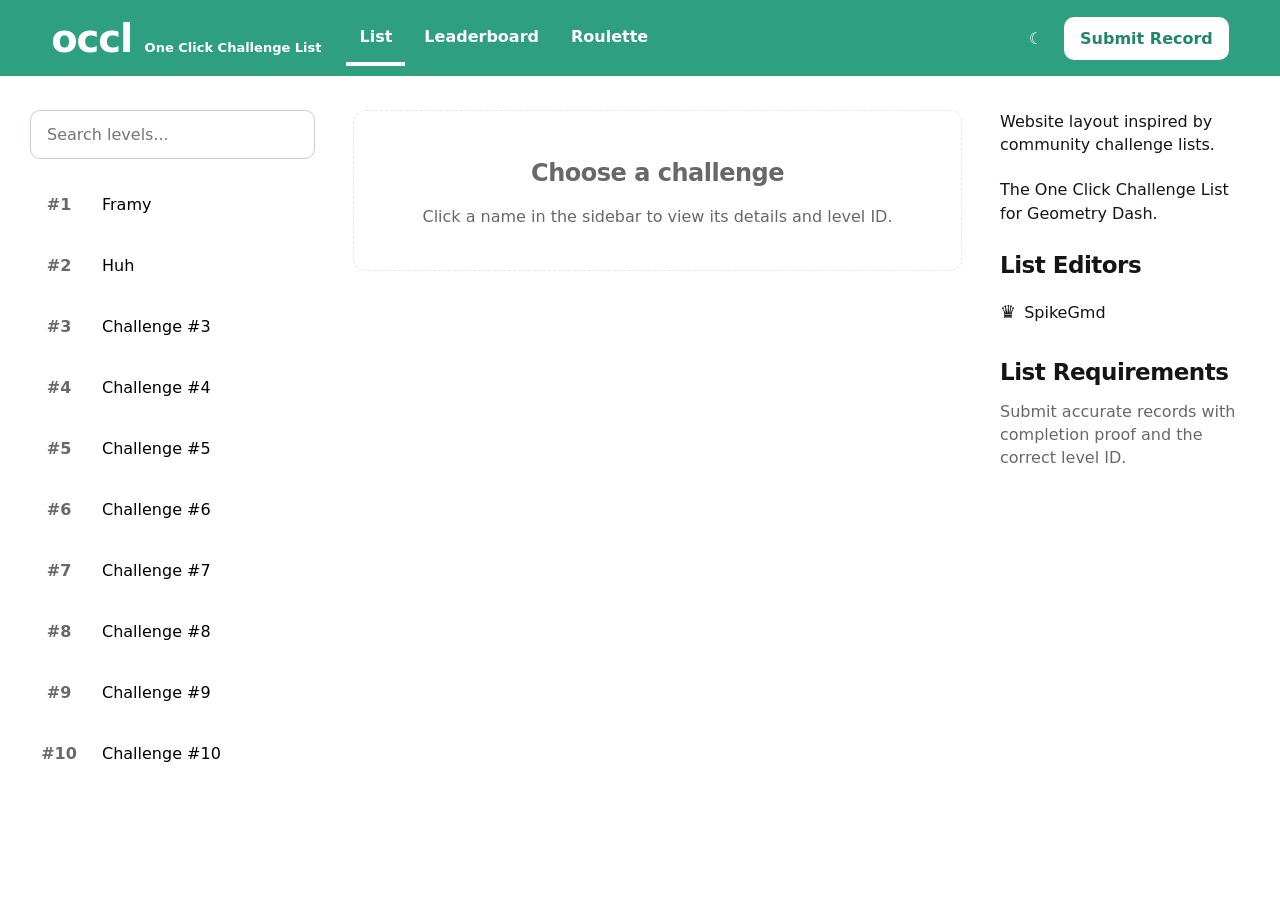
==== index.html @ 3b41019a "Add files via upload" ====
<!doctype html>
<html lang="en">
<head>
<meta charset="utf-8"><meta name="viewport" content="width=device-width,initial-scale=1">
<meta name="theme-color" content="#2e9f80"><title>OCCL — One Click Challenge List</title>
<style>
:root{--green:#2e9f80;--bg:#fff;--panel:#fff;--text:#151515;--muted:#686868;--line:#e4e7e6;--soft:#f3f7f5}
*{box-sizing:border-box}body{margin:0;background:var(--bg);color:var(--text);font-family:system-ui,-apple-system,"Segoe UI",sans-serif}
header{min-height:76px;background:var(--green);color:#fff;display:flex;align-items:center;gap:25px;padding:10px clamp(14px,4vw,55px);position:sticky;top:0;z-index:5}
.brand{font-size:clamp(27px,3vw,39px);font-weight:900;white-space:nowrap;letter-spacing:-1px}.brand small{font-size:13px;letter-spacing:0;font-weight:600}
nav{display:flex;align-items:stretch;gap:6px;flex:1;align-self:stretch}nav button,.iconbtn{border:0;background:transparent;color:white;font:inherit;cursor:pointer;padding:10px 13px}nav button{border-bottom:4px solid transparent;font-weight:650}nav button.active{border-bottom-color:white}.actions{display:flex;align-items:center;gap:8px}.submit{background:white;color:#21866b;border:0;border-radius:10px;padding:12px 16px;font:inherit;font-weight:750;cursor:pointer;white-space:nowrap}
.layout{display:grid;grid-template-columns:minmax(220px,285px) minmax(0,1fr) minmax(185px,250px);gap:clamp(18px,3vw,40px);max-width:1600px;margin:auto;padding:34px clamp(14px,2.5vw,30px)}
.search{width:100%;font:inherit;padding:14px 16px;border:1px solid #c9cfcc;border-radius:10px;margin-bottom:16px}.level-list{display:flex;flex-direction:column;gap:3px}.level{display:grid;grid-template-columns:42px 1fr;gap:10px;align-items:center;text-align:left;background:transparent;border:0;border-radius:9px;padding:8px 8px;min-height:58px;font:inherit;cursor:pointer}.rank{text-align:center;font-weight:750;color:var(--muted)}.level-name{padding:10px 12px;border-radius:8px;overflow-wrap:anywhere}.level:hover{background:var(--soft)}.level.selected .level-name{background:var(--green);color:white}.level.selected .rank{color:var(--text)}
h1{font-size:clamp(32px,4vw,51px);line-height:1.08;letter-spacing:-1.5px;text-transform:uppercase;margin:0 0 24px}h2{letter-spacing:-.5px}.meta{display:grid;grid-template-columns:115px 1fr;gap:8px 12px;margin-bottom:25px}.meta b{font-weight:850}.preview{height:235px;background:linear-gradient(135deg,#111,#1c1c1c 65%,#164c3d);color:#fff;display:flex;flex-direction:column;align-items:center;justify-content:center;text-align:center;margin:0 0 22px;padding:20px;border-radius:4px}.preview .play{font-size:36px}.preview h2{margin:7px 0}.preview p{color:#ddd;margin:0}.stats{display:grid;grid-template-columns:repeat(4,minmax(0,1fr));gap:5px;text-align:center;margin:20px 0}.stat{padding:8px 3px}.stat b{display:block;font-size:13px;margin-bottom:8px}.stat span{overflow-wrap:anywhere}.section-title{font-size:29px;margin:22px 0 14px}.records{border-collapse:collapse;width:100%}.records th,.records td{text-align:left;padding:11px 7px;border-bottom:1px solid var(--line)}.records th{font-size:12px;color:var(--muted)}aside{line-height:1.45}aside p{margin:0 0 22px}aside h2{font-size:23px;margin:24px 0 10px}.editor{padding:7px 0}.crown{font-size:18px;margin-right:8px}.muted{color:var(--muted)}.empty{border:1px dashed var(--line);border-radius:12px;padding:28px;text-align:center;color:var(--muted)}.toggle{display:none}
.modal-bg{display:none;position:fixed;inset:0;background:#0008;z-index:10;align-items:center;justify-content:center;padding:18px}.modal-bg.open{display:flex}.modal{background:var(--panel);color:var(--text);border-radius:15px;padding:22px;width:min(440px,100%)}.modal input,.modal select{display:block;width:100%;padding:11px;margin:6px 0 13px;border:1px solid var(--line);border-radius:8px;font:inherit}.modal button{padding:10px 14px;border-radius:8px;border:0;cursor:pointer}.green{background:var(--green);color:white}.notice{display:none;margin-top:12px;color:#17694e}.notice.show{display:block}
body.dark{--bg:#101714;--panel:#17201c;--text:#f2f7f4;--muted:#a9b8b0;--line:#303d36;--soft:#202b25}body.dark .search,body.dark .modal input,body.dark .modal select{background:var(--panel);color:var(--text);border-color:var(--line)}
@media(max-width:1000px){.layout{grid-template-columns:235px minmax(0,1fr)}aside{display:none}}
@media(max-width:650px){header{flex-wrap:wrap;gap:6px;padding:9px 12px}.brand{font-size:28px}.brand small{font-size:11px}nav{order:3;flex-basis:100%;height:40px;overflow:auto}nav button{font-size:14px;padding:7px 11px}.submit{font-size:12px;padding:10px}.layout{display:block;padding:17px 13px}.toggle{display:block;background:var(--soft);color:var(--text);border:1px solid var(--line);padding:10px 12px;border-radius:8px;font:inherit;font-weight:700;margin-bottom:12px}.sidebar.collapsed .search,.sidebar.collapsed .level-list{display:none} .sidebar{margin-bottom:23px}h1{font-size:35px;margin-bottom:18px}.meta{grid-template-columns:100px 1fr;font-size:14px;gap:7px}.preview{height:200px}.stats{grid-template-columns:repeat(2,minmax(0,1fr));border:1px solid var(--line);border-radius:9px}.stat:nth-child(odd){border-right:1px solid var(--line)}.stat:nth-child(-n+2){border-bottom:1px solid var(--line)}}
</style></head>
<body>
<header><div class="brand">occl <small>One Click Challenge List</small></div>
<nav><button class="active" data-tab="list">List</button><button data-tab="leaderboard">Leaderboard</button><button data-tab="roulette">Roulette</button></nav>
<div class="actions"><button class="iconbtn" id="theme" title="Toggle dark mode">☾</button><button class="submit" id="submit">Submit Record</button></div></header>
<div class="layout">
<section class="sidebar" id="sidebar"><button class="toggle" id="toggle">☰ Browse challenges</button><input class="search" id="search" placeholder="Search levels..." aria-label="Search levels"><div class="level-list" id="levelList"></div></section>
<main id="main"><div class="empty"><h2>Choose a challenge</h2><p>Click a name in the sidebar to view its details and level ID.</p></div></main>
<aside><p>Website layout inspired by community challenge lists.</p><p>The One Click Challenge List for Geometry Dash.</p><h2>List Editors</h2><div class="editor"><span class="crown">♛</span>SpikeGmd</div><h2>List Requirements</h2><p class="muted">Submit accurate records with completion proof and the correct level ID.</p></aside>
</div>
<div class="modal-bg" id="modalBg"><div class="modal"><h2>Submit a Record</h2><p class="muted">Demo form — submissions are not saved online yet.</p><form id="form"><label>Player name<input required placeholder="Geometry Dash username"></label><label>Challenge<select id="challenge"></select></label><label>Completion %<input type="number" min="1" max="100" value="100" required></label><label>Proof link (optional)<input type="url" placeholder="https://..."></label><div class="notice" id="notice">Submission details prepared. A backend is needed to save records permanently.</div><p style="text-align:right"><button type="button" id="cancel">Cancel</button> <button class="green">Prepare submission</button></p></form></div></div>
<script>
const levels=[
{rank:1,name:"Framy",id:"151375701",creator:"Unknown",verifier:"Unknown",publisher:"OCCL Community",points:250,records:[]},
{rank:2,name:"Huh",id:"151376807",creator:"Unknown",verifier:"Unknown",publisher:"OCCL Community",points:240,records:[]},
{rank:3,name:"Challenge #3",id:"",creator:"Community",verifier:"—",publisher:"—",points:230,records:[]},
{rank:4,name:"Challenge #4",id:"",creator:"Community",verifier:"—",publisher:"—",points:220,records:[]},
{rank:5,name:"Challenge #5",id:"",creator:"Community",verifier:"—",publisher:"—",points:210,records:[]},
{rank:6,name:"Challenge #6",id:"",creator:"Community",verifier:"—",publisher:"—",points:200,records:[]},
{rank:7,name:"Challenge #7",id:"",creator:"Community",verifier:"—",publisher:"—",points:190,records:[]},
{rank:8,name:"Challenge #8",id:"",creator:"Community",verifier:"—",publisher:"—",points:180,records:[]},
{rank:9,name:"Challenge #9",id:"",creator:"Community",verifier:"—",publisher:"—",points:170,records:[]},
{rank:10,name:"Challenge #10",id:"",creator:"Community",verifier:"—",publisher:"—",points:160,records:[]}
];
let selected=null,tab="list";const $=id=>document.getElementById(id);
function esc(s){return String(s).replace(/[&<>"']/g,c=>({"&":"&amp;","<":"&lt;",">":"&gt;",'"':"&quot;","'":"&#39;"}[c]));}
function list(){const q=$("search").value.toLowerCase().trim();$("levelList").innerHTML="";levels.filter(l=>l.name.toLowerCase().includes(q)||String(l.rank).includes(q)||l.id.includes(q)).forEach(l=>{const b=document.createElement("button");b.className="level"+(selected===l.rank?" selected":"");b.innerHTML=`<span class="rank">#${l.rank}</span><span class="level-name">${esc(l.name)}</span>`;b.onclick=()=>{selected=l.rank;tab="list";document.querySelectorAll("nav button").forEach(x=>x.classList.toggle("active",x.dataset.tab==="list"));list();main();if(innerWidth<=650)$("sidebar").classList.add("collapsed")};$("levelList").appendChild(b)});}
function main(){if(tab==="leaderboard"){$("main").innerHTML='<h1>Leaderboard</h1><p>Players will appear here as verified records are added.</p><div class="empty">No verified players yet.</div>';return}
if(tab==="roulette"){$("main").innerHTML='<h1>Roulette</h1><p>Pick a random challenge.</p><div class="preview"><div class="play">🎲</div><h2 id="spinName">Ready?</h2><p id="spinId">Tap spin to choose</p></div><button class="submit" id="spin" style="background:var(--green);color:white">Spin</button>'; $("spin").onclick=()=>{const l=levels[Math.floor(Math.random()*levels.length)];$("spinName").textContent="#"+l.rank+" "+l.name;$("spinId").textContent=l.id?"ID: "+l.id:"ID not added yet";};return}
if(selected===null){$("main").innerHTML='<div class="empty"><h2>Choose a challenge</h2><p>Click a name in the sidebar to view its details and level ID.</p></div>';return}
const l=levels.find(x=>x.rank===selected);$("main").innerHTML=`<h1>${esc(l.name)}</h1><div class="meta"><b>CREATOR</b><span>${esc(l.creator)}</span><b>VERIFIER</b><span>${esc(l.verifier)}</span><b>PUBLISHER</b><span>${esc(l.publisher)}</span></div><div class="preview"><div class="play">▶</div><h2>${esc(l.name)}</h2><p>Geometry Dash One Click Challenge</p></div><div class="stats"><div class="stat"><b>POINTS WHEN COMPLETED</b><span>${l.points}</span></div><div class="stat"><b>ID</b><span>${l.id||"Not added"}</span></div><div class="stat"><b>FPS</b><span>Any</span></div><div class="stat"><b>METHOD</b><span>One click</span></div></div><h2 class="section-title">Records</h2><p><b>100% or better to qualify</b></p><p><b>Device:</b> All.</p><table class="records"><thead><tr><th>COMPLETION</th><th>PLAYER</th><th>METHOD</th></tr></thead><tbody>${l.records.length?l.records.map(r=>`<tr><td>${esc(r.percent)}</td><td>${esc(r.player)}</td><td>${esc(r.method)}</td></tr>`).join(""):'<tr><td colspan="3">No records added yet. Be the first!</td></tr>'}</tbody></table>`}
document.querySelectorAll("nav button").forEach(b=>b.onclick=()=>{tab=b.dataset.tab;document.querySelectorAll("nav button").forEach(x=>x.classList.toggle("active",x===b));main()});
$("search").oninput=list;$("theme").onclick=()=>{document.body.classList.toggle("dark");$("theme").textContent=document.body.classList.contains("dark")?"☀":"☾"};$("toggle").onclick=()=>$("sidebar").classList.toggle("collapsed");
$("submit").onclick=()=>{$("modalBg").classList.add("open");$("notice").classList.remove("show")};$("cancel").onclick=()=>$("modalBg").classList.remove("open");$("modalBg").onclick=e=>{if(e.target===$("modalBg"))$("modalBg").classList.remove("open")};
$("form").onsubmit=e=>{e.preventDefault();$("notice").classList.add("show")};$("challenge").innerHTML=levels.map(l=>`<option value="${l.rank}">#${l.rank} — ${esc(l.name)}</option>`).join("");
list();main();
</script></body></html>
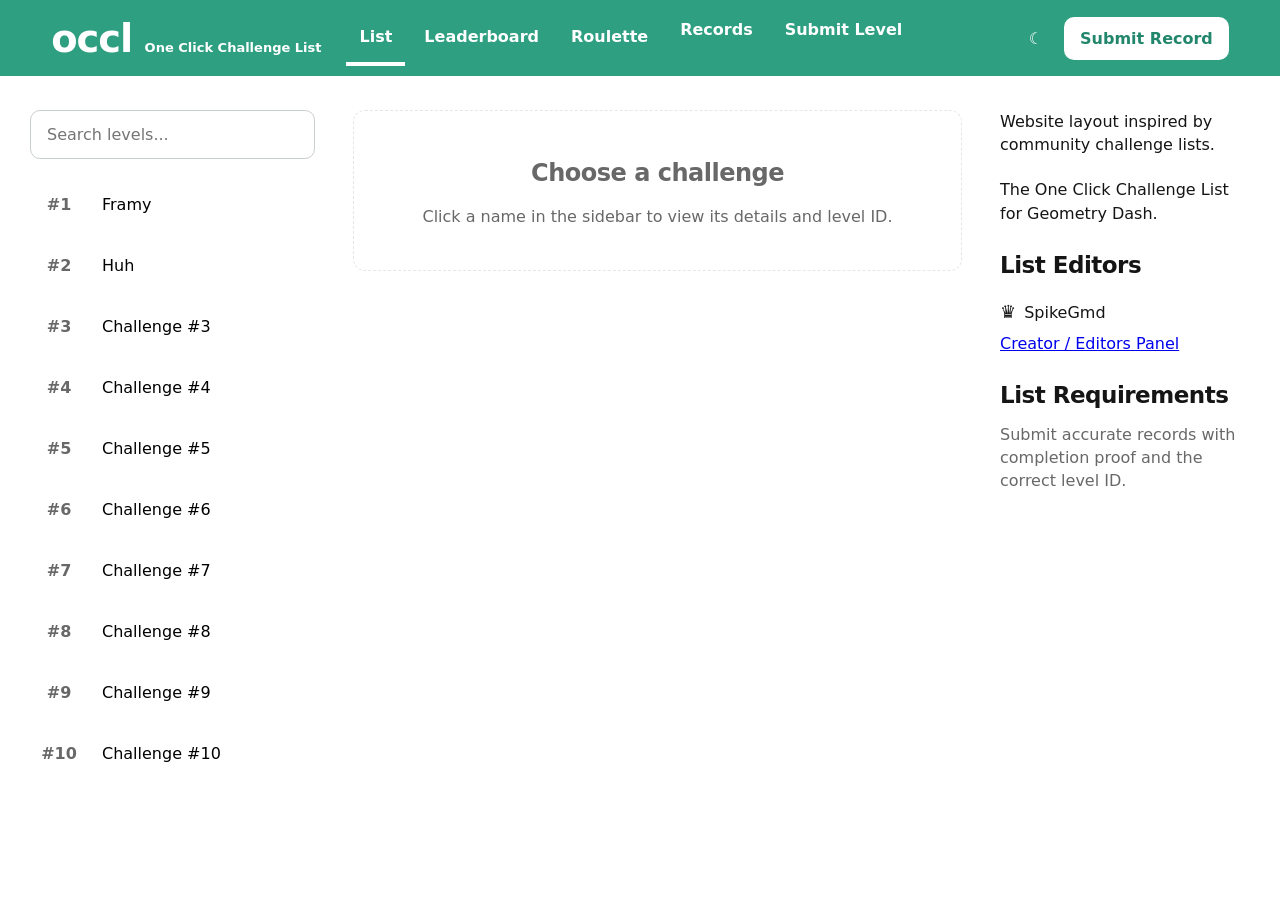
==== commit 37dfa19f: "Add files via upload" ====
--- a/index.html
+++ b/index.html
@@ -19,18 +19,18 @@
 </style></head>
 <body>
 <header><div class="brand">occl <small>One Click Challenge List</small></div>
-<nav><button class="active" data-tab="list">List</button><button data-tab="leaderboard">Leaderboard</button><button data-tab="roulette">Roulette</button></nav>
-<div class="actions"><button class="iconbtn" id="theme" title="Toggle dark mode">☾</button><button class="submit" id="submit">Submit Record</button></div></header>
+<nav><button class="active" data-tab="list">List</button><button data-tab="leaderboard">Leaderboard</button><button data-tab="roulette">Roulette</button><a href="records.html" style="color:white;text-decoration:none;padding:10px 13px;font-weight:650">Records</a><a href="submit-level.html" style="color:white;text-decoration:none;padding:10px 13px;font-weight:650">Submit Level</a></nav>
+<div class="actions"><button class="iconbtn" id="theme" title="Toggle dark mode">☾</button><a class="submit" href="submit-record.html" style="text-decoration:none">Submit Record</a></div></header>
 <div class="layout">
 <section class="sidebar" id="sidebar"><button class="toggle" id="toggle">☰ Browse challenges</button><input class="search" id="search" placeholder="Search levels..." aria-label="Search levels"><div class="level-list" id="levelList"></div></section>
 <main id="main"><div class="empty"><h2>Choose a challenge</h2><p>Click a name in the sidebar to view its details and level ID.</p></div></main>
-<aside><p>Website layout inspired by community challenge lists.</p><p>The One Click Challenge List for Geometry Dash.</p><h2>List Editors</h2><div class="editor"><span class="crown">♛</span>SpikeGmd</div><h2>List Requirements</h2><p class="muted">Submit accurate records with completion proof and the correct level ID.</p></aside>
+<aside><p>Website layout inspired by community challenge lists.</p><p>The One Click Challenge List for Geometry Dash.</p><h2>List Editors</h2><div class="editor"><span class="crown">♛</span>SpikeGmd</div><p><a href="editors.html">Creator / Editors Panel</a></p><h2>List Requirements</h2><p class="muted">Submit accurate records with completion proof and the correct level ID.</p></aside>
 </div>
 <div class="modal-bg" id="modalBg"><div class="modal"><h2>Submit a Record</h2><p class="muted">Demo form — submissions are not saved online yet.</p><form id="form"><label>Player name<input required placeholder="Geometry Dash username"></label><label>Challenge<select id="challenge"></select></label><label>Completion %<input type="number" min="1" max="100" value="100" required></label><label>Proof link (optional)<input type="url" placeholder="https://..."></label><div class="notice" id="notice">Submission details prepared. A backend is needed to save records permanently.</div><p style="text-align:right"><button type="button" id="cancel">Cancel</button> <button class="green">Prepare submission</button></p></form></div></div>
 <script>
 const levels=[
-{rank:1,name:"Framy",id:"151375701",creator:"Unknown",verifier:"Unknown",publisher:"OCCL Community",points:250,records:[]},
-{rank:2,name:"Huh",id:"151376807",creator:"Unknown",verifier:"Unknown",publisher:"OCCL Community",points:240,records:[]},
+{rank:1,name:"Framy",id:"151375701",creator:"Unknown",verifier:"Unknown",publisher:"SpikeGmd",video:"https://youtu.be/5uokMmJyj-U?si=JVyTy18EdFOVf2sX",points:250,records:[]},
+{rank:2,name:"Huh",id:"151376807",creator:"Unknown",verifier:"Unknown",publisher:"SpikeGmd",video:"https://youtu.be/qgh46Oj2P5g?si=lEru2ok7JtI6M_XT",points:240,records:[]},
 {rank:3,name:"Challenge #3",id:"",creator:"Community",verifier:"—",publisher:"—",points:230,records:[]},
 {rank:4,name:"Challenge #4",id:"",creator:"Community",verifier:"—",publisher:"—",points:220,records:[]},
 {rank:5,name:"Challenge #5",id:"",creator:"Community",verifier:"—",publisher:"—",points:210,records:[]},
@@ -46,10 +46,10 @@
 function main(){if(tab==="leaderboard"){$("main").innerHTML='<h1>Leaderboard</h1><p>Players will appear here as verified records are added.</p><div class="empty">No verified players yet.</div>';return}
 if(tab==="roulette"){$("main").innerHTML='<h1>Roulette</h1><p>Pick a random challenge.</p><div class="preview"><div class="play">🎲</div><h2 id="spinName">Ready?</h2><p id="spinId">Tap spin to choose</p></div><button class="submit" id="spin" style="background:var(--green);color:white">Spin</button>'; $("spin").onclick=()=>{const l=levels[Math.floor(Math.random()*levels.length)];$("spinName").textContent="#"+l.rank+" "+l.name;$("spinId").textContent=l.id?"ID: "+l.id:"ID not added yet";};return}
 if(selected===null){$("main").innerHTML='<div class="empty"><h2>Choose a challenge</h2><p>Click a name in the sidebar to view its details and level ID.</p></div>';return}
-const l=levels.find(x=>x.rank===selected);$("main").innerHTML=`<h1>${esc(l.name)}</h1><div class="meta"><b>CREATOR</b><span>${esc(l.creator)}</span><b>VERIFIER</b><span>${esc(l.verifier)}</span><b>PUBLISHER</b><span>${esc(l.publisher)}</span></div><div class="preview"><div class="play">▶</div><h2>${esc(l.name)}</h2><p>Geometry Dash One Click Challenge</p></div><div class="stats"><div class="stat"><b>POINTS WHEN COMPLETED</b><span>${l.points}</span></div><div class="stat"><b>ID</b><span>${l.id||"Not added"}</span></div><div class="stat"><b>FPS</b><span>Any</span></div><div class="stat"><b>METHOD</b><span>One click</span></div></div><h2 class="section-title">Records</h2><p><b>100% or better to qualify</b></p><p><b>Device:</b> All.</p><table class="records"><thead><tr><th>COMPLETION</th><th>PLAYER</th><th>METHOD</th></tr></thead><tbody>${l.records.length?l.records.map(r=>`<tr><td>${esc(r.percent)}</td><td>${esc(r.player)}</td><td>${esc(r.method)}</td></tr>`).join(""):'<tr><td colspan="3">No records added yet. Be the first!</td></tr>'}</tbody></table>`}
+const l=levels.find(x=>x.rank===selected);$("main").innerHTML=`<h1>${esc(l.name)}</h1><div class="meta"><b>CREATOR</b><span>${esc(l.creator)}</span><b>VERIFIER</b><span>${esc(l.verifier)}</span><b>PUBLISHER</b><span>${esc(l.publisher)}</span></div><div class="preview"><div class="play">▶</div><h2>${esc(l.name)}</h2><p>Geometry Dash One Click Challenge</p>${l.video?`<p style="margin-top:12px"><a style="color:#9df2d6" target="_blank" rel="noopener" href="${l.video}">Watch level video on YouTube</a></p>`:""}</div><div class="stats"><div class="stat"><b>POINTS WHEN COMPLETED</b><span>${l.points}</span></div><div class="stat"><b>ID</b><span>${l.id||"Not added"}</span></div><div class="stat"><b>FPS</b><span>Any</span></div><div class="stat"><b>METHOD</b><span>One click</span></div></div><h2 class="section-title">Records</h2><p><b>100% or better to qualify</b></p><p><b>Device:</b> All.</p><table class="records"><thead><tr><th>COMPLETION</th><th>PLAYER</th><th>METHOD</th></tr></thead><tbody>${l.records.length?l.records.map(r=>`<tr><td>${esc(r.percent)}</td><td>${esc(r.player)}</td><td>${esc(r.method)}</td></tr>`).join(""):'<tr><td colspan="3">No records added yet. Be the first!</td></tr>'}</tbody></table>`}
 document.querySelectorAll("nav button").forEach(b=>b.onclick=()=>{tab=b.dataset.tab;document.querySelectorAll("nav button").forEach(x=>x.classList.toggle("active",x===b));main()});
 $("search").oninput=list;$("theme").onclick=()=>{document.body.classList.toggle("dark");$("theme").textContent=document.body.classList.contains("dark")?"☀":"☾"};$("toggle").onclick=()=>$("sidebar").classList.toggle("collapsed");
-$("submit").onclick=()=>{$("modalBg").classList.add("open");$("notice").classList.remove("show")};$("cancel").onclick=()=>$("modalBg").classList.remove("open");$("modalBg").onclick=e=>{if(e.target===$("modalBg"))$("modalBg").classList.remove("open")};
+$("cancel").onclick=()=>$("modalBg").classList.remove("open");$("modalBg").onclick=e=>{if(e.target===$("modalBg"))$("modalBg").classList.remove("open")};
 $("form").onsubmit=e=>{e.preventDefault();$("notice").classList.add("show")};$("challenge").innerHTML=levels.map(l=>`<option value="${l.rank}">#${l.rank} — ${esc(l.name)}</option>`).join("");
 list();main();
 </script></body></html>
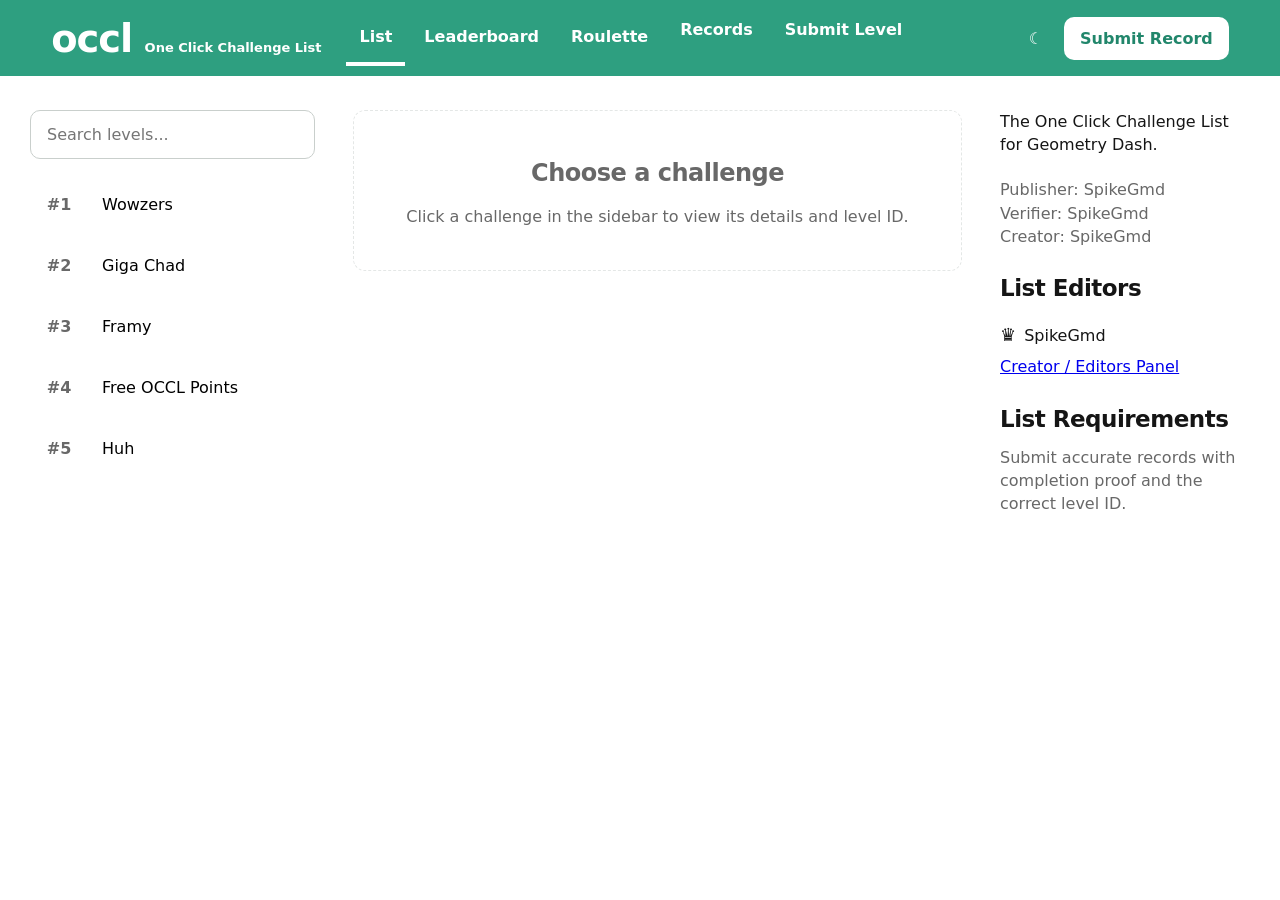
==== commit 1f4728fc: "Add files via upload" ====
--- a/index.html
+++ b/index.html
@@ -23,30 +23,25 @@
 <div class="actions"><button class="iconbtn" id="theme" title="Toggle dark mode">☾</button><a class="submit" href="submit-record.html" style="text-decoration:none">Submit Record</a></div></header>
 <div class="layout">
 <section class="sidebar" id="sidebar"><button class="toggle" id="toggle">☰ Browse challenges</button><input class="search" id="search" placeholder="Search levels..." aria-label="Search levels"><div class="level-list" id="levelList"></div></section>
-<main id="main"><div class="empty"><h2>Choose a challenge</h2><p>Click a name in the sidebar to view its details and level ID.</p></div></main>
-<aside><p>Website layout inspired by community challenge lists.</p><p>The One Click Challenge List for Geometry Dash.</p><h2>List Editors</h2><div class="editor"><span class="crown">♛</span>SpikeGmd</div><p><a href="editors.html">Creator / Editors Panel</a></p><h2>List Requirements</h2><p class="muted">Submit accurate records with completion proof and the correct level ID.</p></aside>
+<main id="main"><div class="empty"><h2>Choose a challenge</h2><p>Click a challenge in the sidebar to view its details and level ID.</p></div></main>
+<aside><p>The One Click Challenge List for Geometry Dash.</p><p class="muted">Publisher: SpikeGmd<br>Verifier: SpikeGmd<br>Creator: SpikeGmd</p><h2>List Editors</h2><div class="editor"><span class="crown">♛</span>SpikeGmd</div><p><a href="editors.html">Creator / Editors Panel</a></p><h2>List Requirements</h2><p class="muted">Submit accurate records with completion proof and the correct level ID.</p></aside>
 </div>
 <div class="modal-bg" id="modalBg"><div class="modal"><h2>Submit a Record</h2><p class="muted">Demo form — submissions are not saved online yet.</p><form id="form"><label>Player name<input required placeholder="Geometry Dash username"></label><label>Challenge<select id="challenge"></select></label><label>Completion %<input type="number" min="1" max="100" value="100" required></label><label>Proof link (optional)<input type="url" placeholder="https://..."></label><div class="notice" id="notice">Submission details prepared. A backend is needed to save records permanently.</div><p style="text-align:right"><button type="button" id="cancel">Cancel</button> <button class="green">Prepare submission</button></p></form></div></div>
 <script>
 const levels=[
-{rank:1,name:"Framy",id:"151375701",creator:"Unknown",verifier:"Unknown",publisher:"SpikeGmd",video:"https://youtu.be/5uokMmJyj-U?si=JVyTy18EdFOVf2sX",points:250,records:[]},
-{rank:2,name:"Huh",id:"151376807",creator:"Unknown",verifier:"Unknown",publisher:"SpikeGmd",video:"https://youtu.be/qgh46Oj2P5g?si=lEru2ok7JtI6M_XT",points:240,records:[]},
-{rank:3,name:"Challenge #3",id:"",creator:"Community",verifier:"—",publisher:"—",points:230,records:[]},
-{rank:4,name:"Challenge #4",id:"",creator:"Community",verifier:"—",publisher:"—",points:220,records:[]},
-{rank:5,name:"Challenge #5",id:"",creator:"Community",verifier:"—",publisher:"—",points:210,records:[]},
-{rank:6,name:"Challenge #6",id:"",creator:"Community",verifier:"—",publisher:"—",points:200,records:[]},
-{rank:7,name:"Challenge #7",id:"",creator:"Community",verifier:"—",publisher:"—",points:190,records:[]},
-{rank:8,name:"Challenge #8",id:"",creator:"Community",verifier:"—",publisher:"—",points:180,records:[]},
-{rank:9,name:"Challenge #9",id:"",creator:"Community",verifier:"—",publisher:"—",points:170,records:[]},
-{rank:10,name:"Challenge #10",id:"",creator:"Community",verifier:"—",publisher:"—",points:160,records:[]}
+{rank:1,name:"Wowzers",id:"151377943",creator:"SpikeGmd",verifier:"SpikeGmd",publisher:"SpikeGmd",video:"https://youtu.be/bTBGFZKOM1A?si=8rl24XqbUawVRQgP",points:"—",records:[]},
+{rank:2,name:"Giga Chad",id:"151378021",creator:"SpikeGmd",verifier:"SpikeGmd",publisher:"SpikeGmd",video:"https://youtu.be/TOxearfKlLQ?si=7GvbbfLeKmvAt0Lp",points:"—",records:[]},
+{rank:3,name:"Framy",id:"151375701",creator:"SpikeGmd",verifier:"SpikeGmd",publisher:"SpikeGmd",video:"https://youtu.be/5uokMmJyj-U?si=JVyTy18EdFOVf2sX",points:"—",records:[]},
+{rank:4,name:"Free OCCL Points",id:"151378082",creator:"SpikeGmd",verifier:"SpikeGmd",publisher:"SpikeGmd",video:"https://youtu.be/o73Up3LFSak?si=H4XINi9erW9YB-fa",points:"—",records:[]},
+{rank:5,name:"Huh",id:"151376807",creator:"SpikeGmd",verifier:"SpikeGmd",publisher:"SpikeGmd",video:"https://youtu.be/qgh46Oj2P5g?si=lEru2ok7JtI6M_XT",points:"—",records:[]}
 ];
 let selected=null,tab="list";const $=id=>document.getElementById(id);
 function esc(s){return String(s).replace(/[&<>"']/g,c=>({"&":"&amp;","<":"&lt;",">":"&gt;",'"':"&quot;","'":"&#39;"}[c]));}
 function list(){const q=$("search").value.toLowerCase().trim();$("levelList").innerHTML="";levels.filter(l=>l.name.toLowerCase().includes(q)||String(l.rank).includes(q)||l.id.includes(q)).forEach(l=>{const b=document.createElement("button");b.className="level"+(selected===l.rank?" selected":"");b.innerHTML=`<span class="rank">#${l.rank}</span><span class="level-name">${esc(l.name)}</span>`;b.onclick=()=>{selected=l.rank;tab="list";document.querySelectorAll("nav button").forEach(x=>x.classList.toggle("active",x.dataset.tab==="list"));list();main();if(innerWidth<=650)$("sidebar").classList.add("collapsed")};$("levelList").appendChild(b)});}
 function main(){if(tab==="leaderboard"){$("main").innerHTML='<h1>Leaderboard</h1><p>Players will appear here as verified records are added.</p><div class="empty">No verified players yet.</div>';return}
 if(tab==="roulette"){$("main").innerHTML='<h1>Roulette</h1><p>Pick a random challenge.</p><div class="preview"><div class="play">🎲</div><h2 id="spinName">Ready?</h2><p id="spinId">Tap spin to choose</p></div><button class="submit" id="spin" style="background:var(--green);color:white">Spin</button>'; $("spin").onclick=()=>{const l=levels[Math.floor(Math.random()*levels.length)];$("spinName").textContent="#"+l.rank+" "+l.name;$("spinId").textContent=l.id?"ID: "+l.id:"ID not added yet";};return}
-if(selected===null){$("main").innerHTML='<div class="empty"><h2>Choose a challenge</h2><p>Click a name in the sidebar to view its details and level ID.</p></div>';return}
-const l=levels.find(x=>x.rank===selected);$("main").innerHTML=`<h1>${esc(l.name)}</h1><div class="meta"><b>CREATOR</b><span>${esc(l.creator)}</span><b>VERIFIER</b><span>${esc(l.verifier)}</span><b>PUBLISHER</b><span>${esc(l.publisher)}</span></div><div class="preview"><div class="play">▶</div><h2>${esc(l.name)}</h2><p>Geometry Dash One Click Challenge</p>${l.video?`<p style="margin-top:12px"><a style="color:#9df2d6" target="_blank" rel="noopener" href="${l.video}">Watch level video on YouTube</a></p>`:""}</div><div class="stats"><div class="stat"><b>POINTS WHEN COMPLETED</b><span>${l.points}</span></div><div class="stat"><b>ID</b><span>${l.id||"Not added"}</span></div><div class="stat"><b>FPS</b><span>Any</span></div><div class="stat"><b>METHOD</b><span>One click</span></div></div><h2 class="section-title">Records</h2><p><b>100% or better to qualify</b></p><p><b>Device:</b> All.</p><table class="records"><thead><tr><th>COMPLETION</th><th>PLAYER</th><th>METHOD</th></tr></thead><tbody>${l.records.length?l.records.map(r=>`<tr><td>${esc(r.percent)}</td><td>${esc(r.player)}</td><td>${esc(r.method)}</td></tr>`).join(""):'<tr><td colspan="3">No records added yet. Be the first!</td></tr>'}</tbody></table>`}
+if(selected===null){$("main").innerHTML='<div class="empty"><h2>Choose a challenge</h2><p>Click a challenge in the sidebar to view its details and level ID.</p></div>';return}
+const l=levels.find(x=>x.rank===selected);$("main").innerHTML=`<h1>${esc(l.name)}</h1><div class="meta"><b>CREATOR</b><span>${esc(l.creator)}</span><b>VERIFIER</b><span>${esc(l.verifier)}</span><b>PUBLISHER</b><span>${esc(l.publisher)}</span></div><div class="preview"><div class="play">▶</div><h2>${esc(l.name)}</h2><p>Geometry Dash One Click Challenge</p>${l.video?`<p style="margin-top:12px"><a style="color:#9df2d6" target="_blank" rel="noopener" href="${l.video}">Watch level video on YouTube</a></p>`:""}</div><div class="stats"><div class="stat"><b>POINTS</b><span>${l.points}</span></div><div class="stat"><b>ID</b><span>${l.id||"Not added"}</span></div><div class="stat"><b>FPS</b><span>Any</span></div><div class="stat"><b>METHOD</b><span>One click</span></div></div><h2 class="section-title">Records</h2><p><b>Record submissions require completion proof and are reviewed by SpikeGmd.</b></p><p><b>Device:</b> All.</p><table class="records"><thead><tr><th>COMPLETION</th><th>PLAYER</th><th>METHOD</th></tr></thead><tbody>${l.records.length?l.records.map(r=>`<tr><td>${esc(r.percent)}</td><td>${esc(r.player)}</td><td>${esc(r.method)}</td></tr>`).join(""):'<tr><td colspan="3">No records added yet. Be the first!</td></tr>'}</tbody></table>`}
 document.querySelectorAll("nav button").forEach(b=>b.onclick=()=>{tab=b.dataset.tab;document.querySelectorAll("nav button").forEach(x=>x.classList.toggle("active",x===b));main()});
 $("search").oninput=list;$("theme").onclick=()=>{document.body.classList.toggle("dark");$("theme").textContent=document.body.classList.contains("dark")?"☀":"☾"};$("toggle").onclick=()=>$("sidebar").classList.toggle("collapsed");
 $("cancel").onclick=()=>$("modalBg").classList.remove("open");$("modalBg").onclick=e=>{if(e.target===$("modalBg"))$("modalBg").classList.remove("open")};
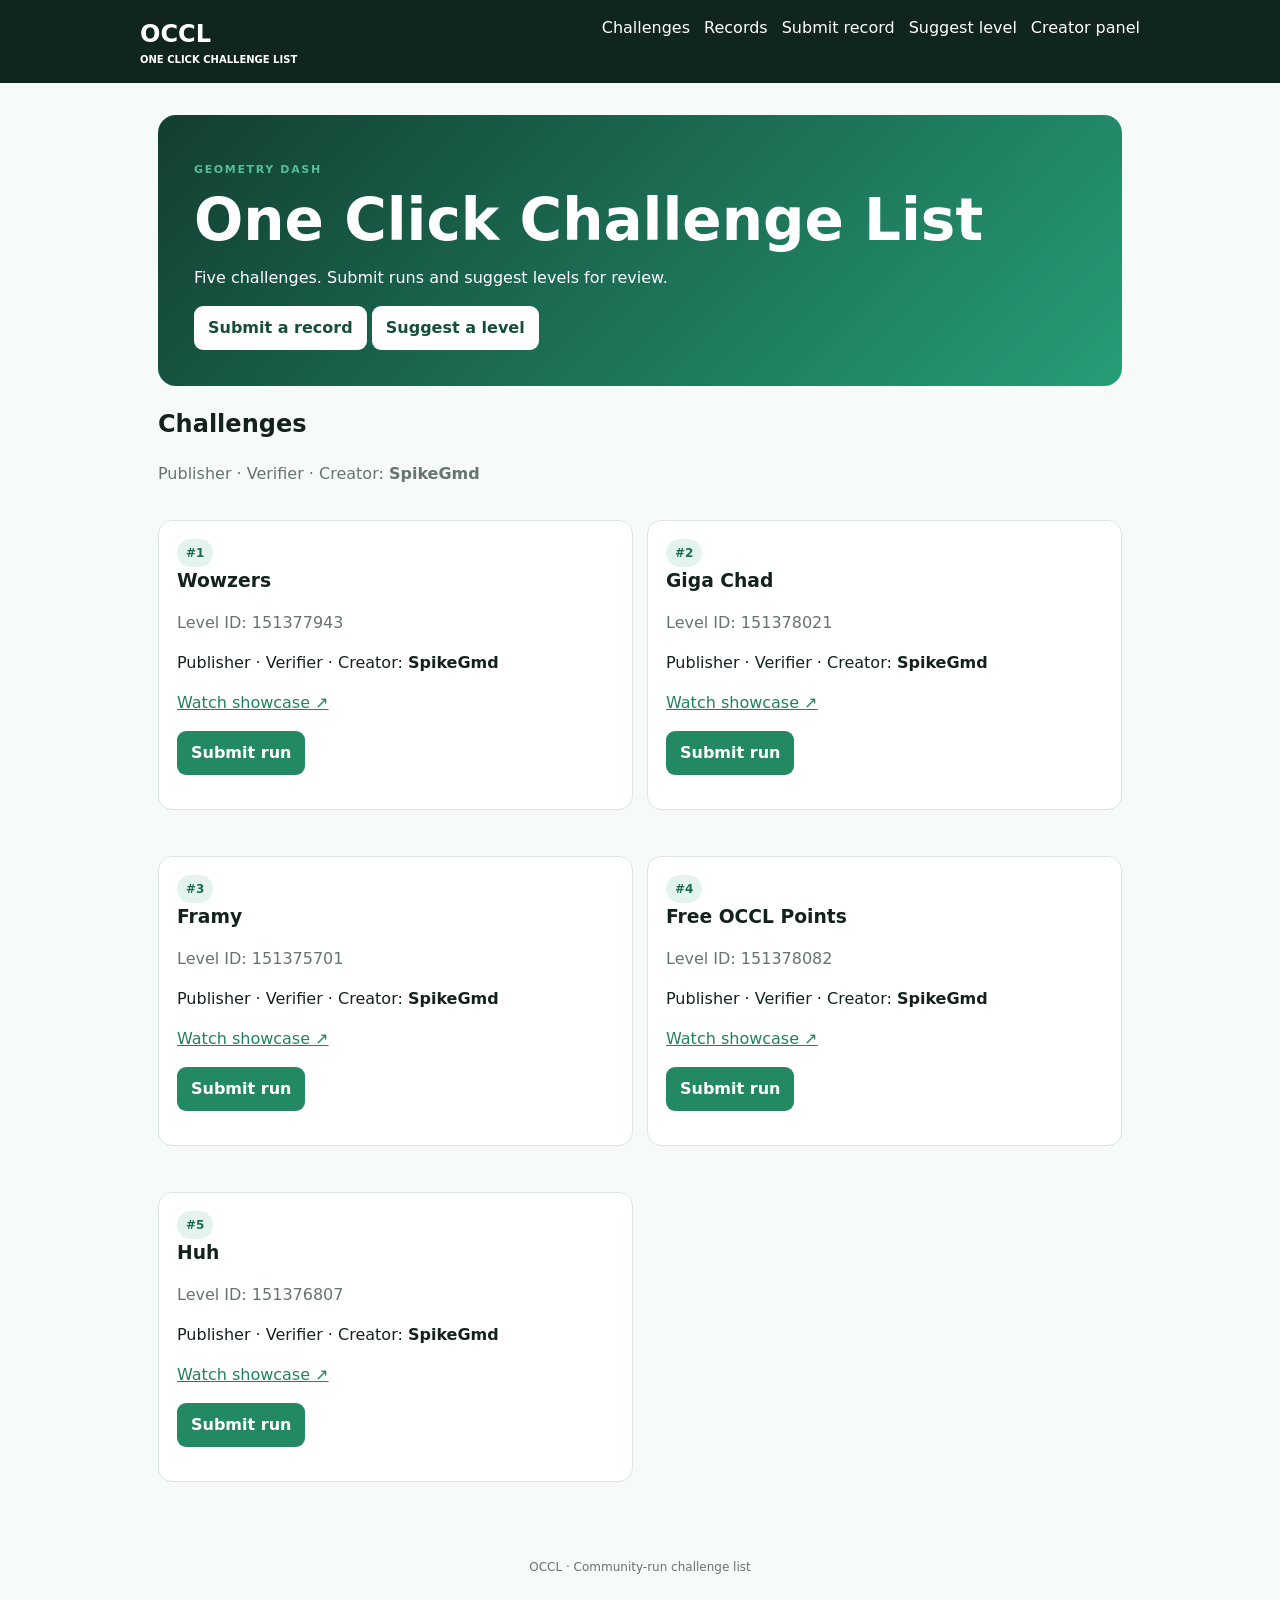
==== commit 44f0aeeb: "Add files via upload" ====
--- a/index.html
+++ b/index.html
@@ -1,50 +1 @@
-<!doctype html>
-<html lang="en">
-<head>
-<meta charset="utf-8"><meta name="viewport" content="width=device-width,initial-scale=1">
-<meta name="theme-color" content="#2e9f80"><title>OCCL — One Click Challenge List</title>
-<style>
-:root{--green:#2e9f80;--bg:#fff;--panel:#fff;--text:#151515;--muted:#686868;--line:#e4e7e6;--soft:#f3f7f5}
-*{box-sizing:border-box}body{margin:0;background:var(--bg);color:var(--text);font-family:system-ui,-apple-system,"Segoe UI",sans-serif}
-header{min-height:76px;background:var(--green);color:#fff;display:flex;align-items:center;gap:25px;padding:10px clamp(14px,4vw,55px);position:sticky;top:0;z-index:5}
-.brand{font-size:clamp(27px,3vw,39px);font-weight:900;white-space:nowrap;letter-spacing:-1px}.brand small{font-size:13px;letter-spacing:0;font-weight:600}
-nav{display:flex;align-items:stretch;gap:6px;flex:1;align-self:stretch}nav button,.iconbtn{border:0;background:transparent;color:white;font:inherit;cursor:pointer;padding:10px 13px}nav button{border-bottom:4px solid transparent;font-weight:650}nav button.active{border-bottom-color:white}.actions{display:flex;align-items:center;gap:8px}.submit{background:white;color:#21866b;border:0;border-radius:10px;padding:12px 16px;font:inherit;font-weight:750;cursor:pointer;white-space:nowrap}
-.layout{display:grid;grid-template-columns:minmax(220px,285px) minmax(0,1fr) minmax(185px,250px);gap:clamp(18px,3vw,40px);max-width:1600px;margin:auto;padding:34px clamp(14px,2.5vw,30px)}
-.search{width:100%;font:inherit;padding:14px 16px;border:1px solid #c9cfcc;border-radius:10px;margin-bottom:16px}.level-list{display:flex;flex-direction:column;gap:3px}.level{display:grid;grid-template-columns:42px 1fr;gap:10px;align-items:center;text-align:left;background:transparent;border:0;border-radius:9px;padding:8px 8px;min-height:58px;font:inherit;cursor:pointer}.rank{text-align:center;font-weight:750;color:var(--muted)}.level-name{padding:10px 12px;border-radius:8px;overflow-wrap:anywhere}.level:hover{background:var(--soft)}.level.selected .level-name{background:var(--green);color:white}.level.selected .rank{color:var(--text)}
-h1{font-size:clamp(32px,4vw,51px);line-height:1.08;letter-spacing:-1.5px;text-transform:uppercase;margin:0 0 24px}h2{letter-spacing:-.5px}.meta{display:grid;grid-template-columns:115px 1fr;gap:8px 12px;margin-bottom:25px}.meta b{font-weight:850}.preview{height:235px;background:linear-gradient(135deg,#111,#1c1c1c 65%,#164c3d);color:#fff;display:flex;flex-direction:column;align-items:center;justify-content:center;text-align:center;margin:0 0 22px;padding:20px;border-radius:4px}.preview .play{font-size:36px}.preview h2{margin:7px 0}.preview p{color:#ddd;margin:0}.stats{display:grid;grid-template-columns:repeat(4,minmax(0,1fr));gap:5px;text-align:center;margin:20px 0}.stat{padding:8px 3px}.stat b{display:block;font-size:13px;margin-bottom:8px}.stat span{overflow-wrap:anywhere}.section-title{font-size:29px;margin:22px 0 14px}.records{border-collapse:collapse;width:100%}.records th,.records td{text-align:left;padding:11px 7px;border-bottom:1px solid var(--line)}.records th{font-size:12px;color:var(--muted)}aside{line-height:1.45}aside p{margin:0 0 22px}aside h2{font-size:23px;margin:24px 0 10px}.editor{padding:7px 0}.crown{font-size:18px;margin-right:8px}.muted{color:var(--muted)}.empty{border:1px dashed var(--line);border-radius:12px;padding:28px;text-align:center;color:var(--muted)}.toggle{display:none}
-.modal-bg{display:none;position:fixed;inset:0;background:#0008;z-index:10;align-items:center;justify-content:center;padding:18px}.modal-bg.open{display:flex}.modal{background:var(--panel);color:var(--text);border-radius:15px;padding:22px;width:min(440px,100%)}.modal input,.modal select{display:block;width:100%;padding:11px;margin:6px 0 13px;border:1px solid var(--line);border-radius:8px;font:inherit}.modal button{padding:10px 14px;border-radius:8px;border:0;cursor:pointer}.green{background:var(--green);color:white}.notice{display:none;margin-top:12px;color:#17694e}.notice.show{display:block}
-body.dark{--bg:#101714;--panel:#17201c;--text:#f2f7f4;--muted:#a9b8b0;--line:#303d36;--soft:#202b25}body.dark .search,body.dark .modal input,body.dark .modal select{background:var(--panel);color:var(--text);border-color:var(--line)}
-@media(max-width:1000px){.layout{grid-template-columns:235px minmax(0,1fr)}aside{display:none}}
-@media(max-width:650px){header{flex-wrap:wrap;gap:6px;padding:9px 12px}.brand{font-size:28px}.brand small{font-size:11px}nav{order:3;flex-basis:100%;height:40px;overflow:auto}nav button{font-size:14px;padding:7px 11px}.submit{font-size:12px;padding:10px}.layout{display:block;padding:17px 13px}.toggle{display:block;background:var(--soft);color:var(--text);border:1px solid var(--line);padding:10px 12px;border-radius:8px;font:inherit;font-weight:700;margin-bottom:12px}.sidebar.collapsed .search,.sidebar.collapsed .level-list{display:none} .sidebar{margin-bottom:23px}h1{font-size:35px;margin-bottom:18px}.meta{grid-template-columns:100px 1fr;font-size:14px;gap:7px}.preview{height:200px}.stats{grid-template-columns:repeat(2,minmax(0,1fr));border:1px solid var(--line);border-radius:9px}.stat:nth-child(odd){border-right:1px solid var(--line)}.stat:nth-child(-n+2){border-bottom:1px solid var(--line)}}
-</style></head>
-<body>
-<header><div class="brand">occl <small>One Click Challenge List</small></div>
-<nav><button class="active" data-tab="list">List</button><button data-tab="leaderboard">Leaderboard</button><button data-tab="roulette">Roulette</button><a href="records.html" style="color:white;text-decoration:none;padding:10px 13px;font-weight:650">Records</a><a href="submit-level.html" style="color:white;text-decoration:none;padding:10px 13px;font-weight:650">Submit Level</a></nav>
-<div class="actions"><button class="iconbtn" id="theme" title="Toggle dark mode">☾</button><a class="submit" href="submit-record.html" style="text-decoration:none">Submit Record</a></div></header>
-<div class="layout">
-<section class="sidebar" id="sidebar"><button class="toggle" id="toggle">☰ Browse challenges</button><input class="search" id="search" placeholder="Search levels..." aria-label="Search levels"><div class="level-list" id="levelList"></div></section>
-<main id="main"><div class="empty"><h2>Choose a challenge</h2><p>Click a challenge in the sidebar to view its details and level ID.</p></div></main>
-<aside><p>The One Click Challenge List for Geometry Dash.</p><p class="muted">Publisher: SpikeGmd<br>Verifier: SpikeGmd<br>Creator: SpikeGmd</p><h2>List Editors</h2><div class="editor"><span class="crown">♛</span>SpikeGmd</div><p><a href="editors.html">Creator / Editors Panel</a></p><h2>List Requirements</h2><p class="muted">Submit accurate records with completion proof and the correct level ID.</p></aside>
-</div>
-<div class="modal-bg" id="modalBg"><div class="modal"><h2>Submit a Record</h2><p class="muted">Demo form — submissions are not saved online yet.</p><form id="form"><label>Player name<input required placeholder="Geometry Dash username"></label><label>Challenge<select id="challenge"></select></label><label>Completion %<input type="number" min="1" max="100" value="100" required></label><label>Proof link (optional)<input type="url" placeholder="https://..."></label><div class="notice" id="notice">Submission details prepared. A backend is needed to save records permanently.</div><p style="text-align:right"><button type="button" id="cancel">Cancel</button> <button class="green">Prepare submission</button></p></form></div></div>
-<script>
-const levels=[
-{rank:1,name:"Wowzers",id:"151377943",creator:"SpikeGmd",verifier:"SpikeGmd",publisher:"SpikeGmd",video:"https://youtu.be/bTBGFZKOM1A?si=8rl24XqbUawVRQgP",points:"—",records:[]},
-{rank:2,name:"Giga Chad",id:"151378021",creator:"SpikeGmd",verifier:"SpikeGmd",publisher:"SpikeGmd",video:"https://youtu.be/TOxearfKlLQ?si=7GvbbfLeKmvAt0Lp",points:"—",records:[]},
-{rank:3,name:"Framy",id:"151375701",creator:"SpikeGmd",verifier:"SpikeGmd",publisher:"SpikeGmd",video:"https://youtu.be/5uokMmJyj-U?si=JVyTy18EdFOVf2sX",points:"—",records:[]},
-{rank:4,name:"Free OCCL Points",id:"151378082",creator:"SpikeGmd",verifier:"SpikeGmd",publisher:"SpikeGmd",video:"https://youtu.be/o73Up3LFSak?si=H4XINi9erW9YB-fa",points:"—",records:[]},
-{rank:5,name:"Huh",id:"151376807",creator:"SpikeGmd",verifier:"SpikeGmd",publisher:"SpikeGmd",video:"https://youtu.be/qgh46Oj2P5g?si=lEru2ok7JtI6M_XT",points:"—",records:[]}
-];
-let selected=null,tab="list";const $=id=>document.getElementById(id);
-function esc(s){return String(s).replace(/[&<>"']/g,c=>({"&":"&amp;","<":"&lt;",">":"&gt;",'"':"&quot;","'":"&#39;"}[c]));}
-function list(){const q=$("search").value.toLowerCase().trim();$("levelList").innerHTML="";levels.filter(l=>l.name.toLowerCase().includes(q)||String(l.rank).includes(q)||l.id.includes(q)).forEach(l=>{const b=document.createElement("button");b.className="level"+(selected===l.rank?" selected":"");b.innerHTML=`<span class="rank">#${l.rank}</span><span class="level-name">${esc(l.name)}</span>`;b.onclick=()=>{selected=l.rank;tab="list";document.querySelectorAll("nav button").forEach(x=>x.classList.toggle("active",x.dataset.tab==="list"));list();main();if(innerWidth<=650)$("sidebar").classList.add("collapsed")};$("levelList").appendChild(b)});}
-function main(){if(tab==="leaderboard"){$("main").innerHTML='<h1>Leaderboard</h1><p>Players will appear here as verified records are added.</p><div class="empty">No verified players yet.</div>';return}
-if(tab==="roulette"){$("main").innerHTML='<h1>Roulette</h1><p>Pick a random challenge.</p><div class="preview"><div class="play">🎲</div><h2 id="spinName">Ready?</h2><p id="spinId">Tap spin to choose</p></div><button class="submit" id="spin" style="background:var(--green);color:white">Spin</button>'; $("spin").onclick=()=>{const l=levels[Math.floor(Math.random()*levels.length)];$("spinName").textContent="#"+l.rank+" "+l.name;$("spinId").textContent=l.id?"ID: "+l.id:"ID not added yet";};return}
-if(selected===null){$("main").innerHTML='<div class="empty"><h2>Choose a challenge</h2><p>Click a challenge in the sidebar to view its details and level ID.</p></div>';return}
-const l=levels.find(x=>x.rank===selected);$("main").innerHTML=`<h1>${esc(l.name)}</h1><div class="meta"><b>CREATOR</b><span>${esc(l.creator)}</span><b>VERIFIER</b><span>${esc(l.verifier)}</span><b>PUBLISHER</b><span>${esc(l.publisher)}</span></div><div class="preview"><div class="play">▶</div><h2>${esc(l.name)}</h2><p>Geometry Dash One Click Challenge</p>${l.video?`<p style="margin-top:12px"><a style="color:#9df2d6" target="_blank" rel="noopener" href="${l.video}">Watch level video on YouTube</a></p>`:""}</div><div class="stats"><div class="stat"><b>POINTS</b><span>${l.points}</span></div><div class="stat"><b>ID</b><span>${l.id||"Not added"}</span></div><div class="stat"><b>FPS</b><span>Any</span></div><div class="stat"><b>METHOD</b><span>One click</span></div></div><h2 class="section-title">Records</h2><p><b>Record submissions require completion proof and are reviewed by SpikeGmd.</b></p><p><b>Device:</b> All.</p><table class="records"><thead><tr><th>COMPLETION</th><th>PLAYER</th><th>METHOD</th></tr></thead><tbody>${l.records.length?l.records.map(r=>`<tr><td>${esc(r.percent)}</td><td>${esc(r.player)}</td><td>${esc(r.method)}</td></tr>`).join(""):'<tr><td colspan="3">No records added yet. Be the first!</td></tr>'}</tbody></table>`}
-document.querySelectorAll("nav button").forEach(b=>b.onclick=()=>{tab=b.dataset.tab;document.querySelectorAll("nav button").forEach(x=>x.classList.toggle("active",x===b));main()});
-$("search").oninput=list;$("theme").onclick=()=>{document.body.classList.toggle("dark");$("theme").textContent=document.body.classList.contains("dark")?"☀":"☾"};$("toggle").onclick=()=>$("sidebar").classList.toggle("collapsed");
-$("cancel").onclick=()=>$("modalBg").classList.remove("open");$("modalBg").onclick=e=>{if(e.target===$("modalBg"))$("modalBg").classList.remove("open")};
-$("form").onsubmit=e=>{e.preventDefault();$("notice").classList.add("show")};$("challenge").innerHTML=levels.map(l=>`<option value="${l.rank}">#${l.rank} — ${esc(l.name)}</option>`).join("");
-list();main();
-</script></body></html>+<!doctype html><html lang="en"><head><meta charset="utf-8"><meta name="viewport" content="width=device-width,initial-scale=1"><title>OCCL — Challenges</title><link rel="stylesheet" href="style.css"></head><body><header><a class="brand" href="index.html">OCCL <small>ONE CLICK CHALLENGE LIST</small></a><nav><a href="index.html">Challenges</a><a href="records.html">Records</a><a href="submit-record.html">Submit record</a><a href="submit-level.html">Suggest level</a><a href="editors.html">Creator panel</a></nav></header><main class="wrap"><section class="hero"><p class="eyebrow">GEOMETRY DASH</p><h1>One Click Challenge List</h1><p>Five challenges. Submit runs and suggest levels for review.</p><a class="btn" href="submit-record.html">Submit a record</a> <a class="btn" href="submit-level.html">Suggest a level</a></section><h2>Challenges</h2><p class="muted">Publisher · Verifier · Creator: <b>SpikeGmd</b></p><section id="list" class="grid"></section></main><footer>OCCL · Community-run challenge list</footer><script>const cs=[["Wowzers","151377943","https://youtu.be/bTBGFZKOM1A?si=8rl24XqbUawVRQgP"],["Giga Chad","151378021","https://youtu.be/TOxearfKlLQ?si=7GvbbfLeKmvAt0Lp"],["Framy","151375701","https://youtu.be/5uokMmJyj-U?si=JVyTy18EdFOVf2sX"],["Free OCCL Points","151378082","https://youtu.be/o73Up3LFSak?si=H4XINi9erW9YB-fa"],["Huh","151376807","https://youtu.be/qgh46Oj2P5g?si=lEru2ok7JtI6M_XT"]];document.querySelector("#list").innerHTML=cs.map((c,i)=>`<article class="card"><span class="pill">#${i+1}</span><h3>${c[0]}</h3><p class="muted">Level ID: ${c[1]}</p><p>Publisher · Verifier · Creator: <b>SpikeGmd</b></p><a href="${c[2]}" target="_blank" rel="noopener">Watch showcase ↗</a><p><a class="btn" href="submit-record.html?level=${encodeURIComponent(c[0])}">Submit run</a></p></article>`).join("")</script></body></html>
--- a/style.css
+++ b/style.css
@@ -0,0 +1 @@
+*{box-sizing:border-box}body{margin:0;background:#f6faf8;color:#14221c;font-family:system-ui,sans-serif;line-height:1.5}header{background:#10251d;color:white;padding:16px max(18px,calc((100vw - 1000px)/2));display:flex;gap:18px;justify-content:space-between;flex-wrap:wrap}nav{display:flex;gap:14px;flex-wrap:wrap}a{color:#21815f}header a{color:white;text-decoration:none}.brand{font-size:24px;font-weight:900}.brand small{display:block;font-size:10px}.wrap{max-width:1000px;margin:32px auto;padding:0 18px}.hero{background:linear-gradient(135deg,#123e30,#269d78);color:white;padding:36px;border-radius:18px}.hero h1{font-size:clamp(34px,7vw,58px);line-height:1.05;margin:8px 0}.eyebrow{font-size:11px;letter-spacing:.15em;font-weight:900;text-transform:uppercase;color:#56bd98}.btn{display:inline-block;border:0;border-radius:9px;background:#238963;color:white;padding:10px 14px;font-weight:800;text-decoration:none;cursor:pointer}.hero .btn{background:white;color:#174e3a}.secondary{background:#e5f3ec;color:#164d38}.grid{display:grid;grid-template-columns:repeat(auto-fit,minmax(min(100%,350px),1fr));gap:14px;margin-top:18px}.card,form{background:white;border:1px solid #dce7e1;border-radius:14px;padding:18px;margin:16px 0}.card h3{margin:0}.muted{color:#65756d}.small{font-size:13px}.pill{display:inline-block;background:#e4f4ec;color:#1c6d50;border-radius:99px;padding:5px 9px;font-size:12px;font-weight:800}.fields{display:grid;grid-template-columns:1fr 1fr;gap:14px}.field{display:flex;flex-direction:column;gap:6px}.full{grid-column:1/-1}label{font-weight:750;font-size:14px}input,select,textarea{font:inherit;width:100%;padding:11px;border:1px solid #cbd9d1;border-radius:8px}textarea{min-height:85px}footer{text-align:center;padding:28px;color:#65756d;font-size:12px}.empty{padding:20px;border:1px dashed #bdd0c5;border-radius:12px;color:#65756d}@media(max-width:600px){.fields{grid-template-columns:1fr}.full{grid-column:auto}.hero{padding:24px}}
